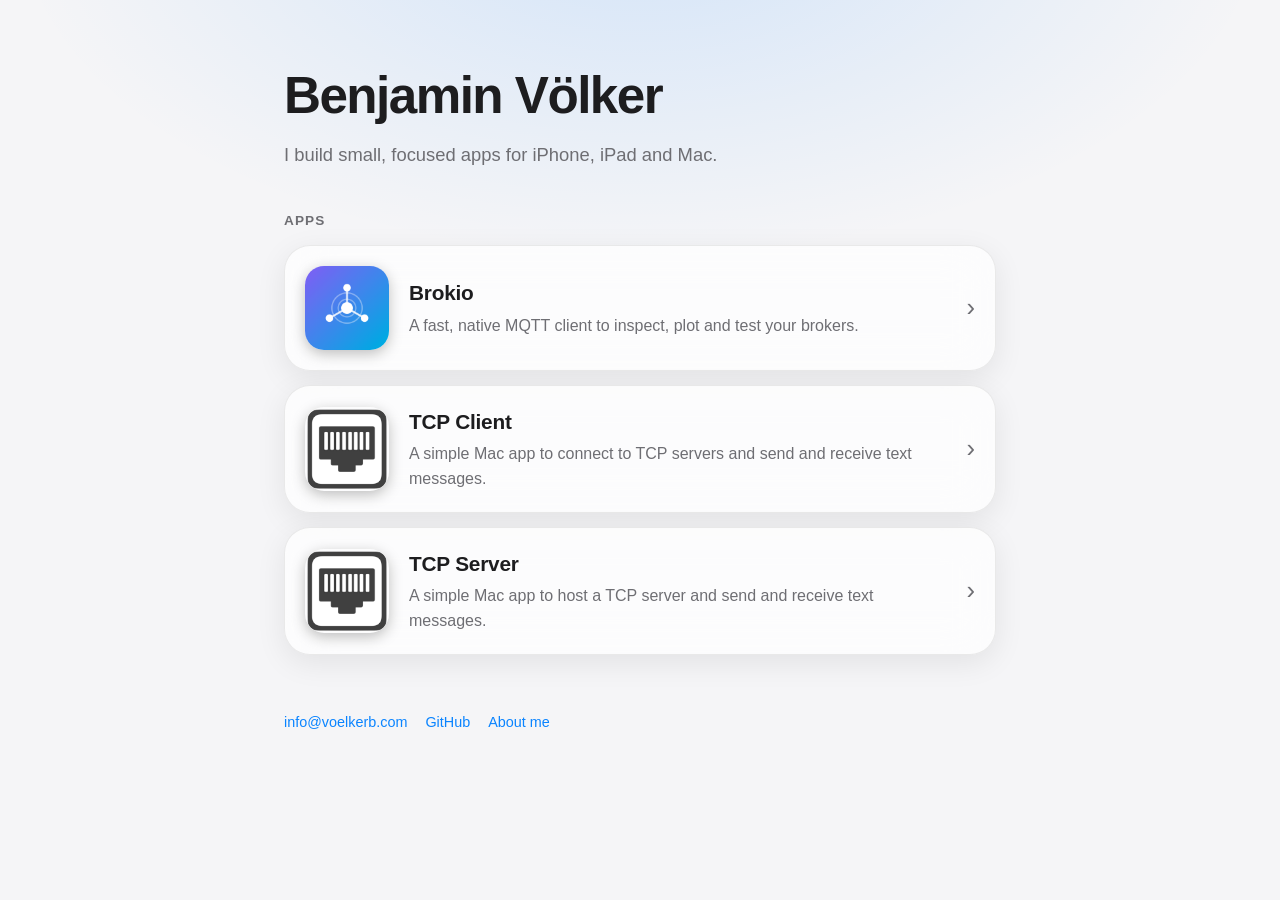
==== index.html @ f14888b7 "Rename Publiq to Brokio, redirect old paths" ====
<!DOCTYPE html>
<html lang="en">
<head>
  <meta charset="utf-8">
  <meta name="viewport" content="width=device-width, initial-scale=1">
  <title>Benjamin Völker – Apps</title>
  <meta name="description" content="Apps by Benjamin Völker.">
  <link rel="icon" href="favicon.png">
  <link rel="stylesheet" href="style.css">
</head>
<body>
  <div class="wrap">
    <header class="site">
      <h1>Benjamin Völker</h1>
      <p>I build small, focused apps for iPhone, iPad and Mac.</p>
    </header>

    <h2>Apps</h2>
    <a class="card" href="brokio/">
      <img src="brokio/icon.png" alt="Brokio app icon">
      <div>
        <h3>Brokio</h3>
        <p>A fast, native MQTT client to inspect, plot and test your brokers.</p>
      </div>
      <span class="chev">›</span>
    </a>
    <a class="card" href="tcpclient/">
      <img src="tcpclient/icon.png" alt="TCP Client app icon">
      <div>
        <h3>TCP Client</h3>
        <p>A simple Mac app to connect to TCP servers and send and receive text messages.</p>
      </div>
      <span class="chev">›</span>
    </a>
    <a class="card" href="tcpserver/">
      <img src="tcpserver/icon.png" alt="TCP Server app icon">
      <div>
        <h3>TCP Server</h3>
        <p>A simple Mac app to host a TCP server and send and receive text messages.</p>
      </div>
      <span class="chev">›</span>
    </a>

    <footer>
      <a href="mailto:info@voelkerb.com">info@voelkerb.com</a>
      <a href="https://github.com/voelkerb">GitHub</a>
      <a href="https://voelkerb.github.io/">About me</a>
    </footer>
  </div>
</body>
</html>
---- style.css ----
:root {
  color-scheme: light dark;
  --bg: #f5f5f7;
  --bg-glow: rgba(0, 122, 255, 0.14);
  --card: rgba(255, 255, 255, 0.72);
  --border: rgba(0, 0, 0, 0.08);
  --text: #1d1d1f;
  --muted: #6e6e73;
  --accent: #0a84ff;
  --shadow: 0 8px 30px rgba(0, 0, 0, 0.08);
}

@media (prefers-color-scheme: dark) {
  :root {
    --bg: #000;
    --bg-glow: rgba(10, 132, 255, 0.22);
    --card: rgba(255, 255, 255, 0.06);
    --border: rgba(255, 255, 255, 0.1);
    --text: #f5f5f7;
    --muted: #98989d;
    --shadow: 0 8px 30px rgba(0, 0, 0, 0.5);
  }
}

* { box-sizing: border-box; }

body {
  margin: 0;
  min-height: 100vh;
  font-family: -apple-system, BlinkMacSystemFont, "SF Pro Text", "Segoe UI", Roboto, sans-serif;
  line-height: 1.55;
  color: var(--text);
  background:
    radial-gradient(900px 500px at 50% -10%, var(--bg-glow), transparent 70%),
    var(--bg);
  background-attachment: fixed;
  -webkit-font-smoothing: antialiased;
}

a { color: var(--accent); text-decoration: none; }
a:hover { text-decoration: underline; }

.wrap { max-width: 760px; margin: 0 auto; padding: 56px 24px 48px; }

header.site { margin-bottom: 40px; }
header.site h1 { font-size: clamp(2.2rem, 6vw, 3.2rem); letter-spacing: -0.03em; margin: 0 0 6px; }
header.site p { margin: 0; color: var(--muted); font-size: 1.15rem; }

h2 { font-size: 0.85rem; text-transform: uppercase; letter-spacing: 0.08em; color: var(--muted); margin: 40px 0 14px; }

.card {
  display: flex;
  align-items: center;
  gap: 20px;
  padding: 20px;
  background: var(--card);
  border: 1px solid var(--border);
  border-radius: 26px;
  box-shadow: var(--shadow);
  -webkit-backdrop-filter: blur(24px);
  backdrop-filter: blur(24px);
  color: inherit;
  transition: transform 0.2s ease;
}
a.card:hover { transform: translateY(-2px); text-decoration: none; }
.card img { width: 84px; height: 84px; border-radius: 19px; box-shadow: 0 4px 14px rgba(0, 0, 0, 0.25); flex: none; }
.card h3 { margin: 0 0 4px; font-size: 1.3rem; letter-spacing: -0.01em; }
.card p { margin: 0; color: var(--muted); }
.card .chev { margin-left: auto; color: var(--muted); font-size: 1.6rem; }

.hero { text-align: center; padding: 8px 0 12px; }
.hero img { width: 128px; height: 128px; border-radius: 29px; box-shadow: 0 10px 34px rgba(0, 0, 0, 0.3); }
.hero h1 { font-size: clamp(2.2rem, 6vw, 3rem); letter-spacing: -0.03em; margin: 18px 0 4px; }
.hero p { color: var(--muted); font-size: 1.15rem; margin: 0; }

.features { list-style: none; padding: 0; margin: 0; display: grid; gap: 12px; grid-template-columns: repeat(auto-fit, minmax(260px, 1fr)); }
.features li {
  padding: 16px 18px;
  background: var(--card);
  border: 1px solid var(--border);
  border-radius: 18px;
}
.features b { display: block; margin-bottom: 2px; }
.features span { color: var(--muted); font-size: 0.95rem; }

.prose { background: var(--card); border: 1px solid var(--border); border-radius: 22px; padding: 8px 26px 22px; }
.prose h2 { margin-top: 26px; }
.prose li { margin: 6px 0; }

footer { margin-top: 56px; color: var(--muted); font-size: 0.9rem; display: flex; gap: 18px; flex-wrap: wrap; }
.back { display: inline-block; margin-bottom: 20px; }


.stage {
  position: relative;
  padding: 44px 0 40px;
  border-radius: 28px;
  background:
    radial-gradient(520px 300px at 25% 20%, var(--bg-glow), transparent 70%),
    radial-gradient(420px 260px at 85% 90%, rgba(120, 90, 255, 0.16), transparent 70%),
    var(--card);
  border: 1px solid var(--border);
  box-shadow: var(--shadow);
  overflow: hidden;
  display: flex;
  justify-content: center;
}
.mac { width: 78%; margin-right: 8%; }
.mac-screen {
  background: #0b0b0d;
  border: 1px solid #3a3a3e;
  border-radius: 14px 14px 4px 4px;
  padding: 10px 10px 12px;
  box-shadow: 0 24px 50px rgba(0, 0, 0, 0.4);
}
.mac-screen img { display: block; width: 100%; height: auto; border-radius: 6px; }
.mac-base {
  height: 12px;
  margin: 0 -4%;
  border-radius: 0 0 14px 14px;
  background: linear-gradient(#d9d9de, #a9a9b0);
  box-shadow: 0 10px 20px rgba(0, 0, 0, 0.3);
}
@media (prefers-color-scheme: dark) { .mac-base { background: linear-gradient(#5a5a60, #2c2c30); } }

.iphone {
  position: absolute;
  right: 6%;
  bottom: 28px;
  width: 25%;
  min-width: 120px;
  aspect-ratio: 402 / 874;
  padding: 2.8%;
  border-radius: 14% / 6.5%;
  background: linear-gradient(145deg, #5b5b61, #1c1c1e 40%, #3a3a3e);
  box-shadow: 0 28px 60px rgba(0, 0, 0, 0.55), inset 0 0 0 1px rgba(255, 255, 255, 0.25);
}
.iphone-screen { position: relative; width: 100%; height: 100%; border-radius: 11.5% / 5.3%; overflow: hidden; background: #000; border: 2px solid #000; }
.iphone-screen img { display: block; width: 100%; height: 100%; object-fit: cover; }
.island { position: absolute; top: 1.6%; left: 50%; width: 30%; height: 3.2%; transform: translateX(-50%); background: #000; border-radius: 999px; }
.iphone .btn { position: absolute; width: 1.5%; background: #2a2a2e; border-radius: 2px; }
.iphone .b1 { left: -1.2%; top: 17%; height: 4%; }
.iphone .b2 { left: -1.2%; top: 24%; height: 7%; }
.iphone .b3 { left: -1.2%; top: 33%; height: 7%; }
.iphone .b4 { right: -1.2%; top: 27%; height: 11%; }

@media (max-width: 560px) {
  .stage { padding: 28px 0 28px; }
  .mac { width: 86%; margin-right: 14%; }
  .iphone { right: 3%; width: 30%; bottom: 18px; }
}

.stage.single { padding: 36px 0 32px; }
.stage.single .mac { width: min(86%, 520px); margin-right: 0; }
.card + .card { margin-top: 14px; }

.win-stage { display: flex; justify-content: center; padding: 28px 0; }
.win { display: block; width: min(100%, 640px); height: auto; filter: drop-shadow(0 18px 36px rgba(0,0,0,.28)) drop-shadow(0 2px 6px rgba(0,0,0,.2)); }
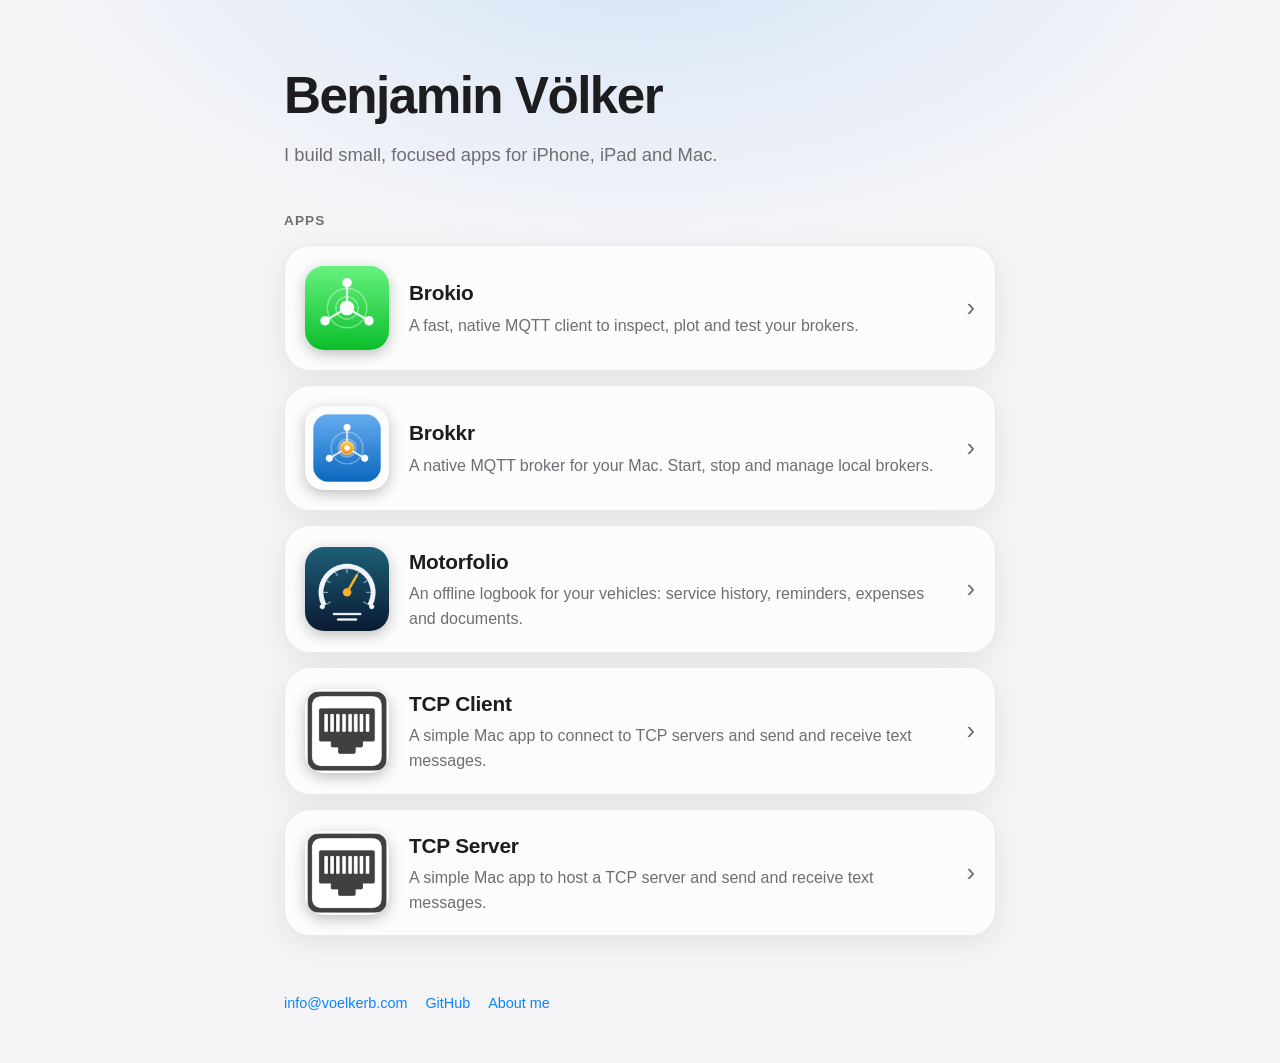
==== commit 635ccd97: "Add Brokkr and Motorfolio to app list Co-authored-by: Copilot <223556219+Copilot@users.noreply.githu" ====
--- a/index.html
+++ b/index.html
@@ -21,6 +21,22 @@
       <div>
         <h3>Brokio</h3>
         <p>A fast, native MQTT client to inspect, plot and test your brokers.</p>
+      </div>
+      <span class="chev">›</span>
+    </a>
+    <a class="card" href="brokkr/">
+      <img src="brokkr/icon.png" alt="Brokkr app icon">
+      <div>
+        <h3>Brokkr</h3>
+        <p>A native MQTT broker for your Mac. Start, stop and manage local brokers.</p>
+      </div>
+      <span class="chev">›</span>
+    </a>
+    <a class="card" href="motorfolio/">
+      <img src="motorfolio/icon.png" alt="Motorfolio app icon">
+      <div>
+        <h3>Motorfolio</h3>
+        <p>An offline logbook for your vehicles: service history, reminders, expenses and documents.</p>
       </div>
       <span class="chev">›</span>
     </a>
--- a/style.css
+++ b/style.css
@@ -105,53 +105,24 @@
   display: flex;
   justify-content: center;
 }
-.mac { width: 78%; margin-right: 8%; }
-.mac-screen {
-  background: #0b0b0d;
-  border: 1px solid #3a3a3e;
-  border-radius: 14px 14px 4px 4px;
-  padding: 10px 10px 12px;
-  box-shadow: 0 24px 50px rgba(0, 0, 0, 0.4);
+.dev-mac { display: block; width: 80%; height: auto; margin-right: 12%; }
+.dev-iphone {
+  position: absolute;
+  right: 4%;
+  bottom: 16px;
+  width: 24%;
+  height: auto;
+  filter: drop-shadow(0 18px 28px rgba(0, 0, 0, 0.35));
 }
-.mac-screen img { display: block; width: 100%; height: auto; border-radius: 6px; }
-.mac-base {
-  height: 12px;
-  margin: 0 -4%;
-  border-radius: 0 0 14px 14px;
-  background: linear-gradient(#d9d9de, #a9a9b0);
-  box-shadow: 0 10px 20px rgba(0, 0, 0, 0.3);
-}
-@media (prefers-color-scheme: dark) { .mac-base { background: linear-gradient(#5a5a60, #2c2c30); } }
-
-.iphone {
-  position: absolute;
-  right: 6%;
-  bottom: 28px;
-  width: 25%;
-  min-width: 120px;
-  aspect-ratio: 402 / 874;
-  padding: 2.8%;
-  border-radius: 14% / 6.5%;
-  background: linear-gradient(145deg, #5b5b61, #1c1c1e 40%, #3a3a3e);
-  box-shadow: 0 28px 60px rgba(0, 0, 0, 0.55), inset 0 0 0 1px rgba(255, 255, 255, 0.25);
-}
-.iphone-screen { position: relative; width: 100%; height: 100%; border-radius: 11.5% / 5.3%; overflow: hidden; background: #000; border: 2px solid #000; }
-.iphone-screen img { display: block; width: 100%; height: 100%; object-fit: cover; }
-.island { position: absolute; top: 1.6%; left: 50%; width: 30%; height: 3.2%; transform: translateX(-50%); background: #000; border-radius: 999px; }
-.iphone .btn { position: absolute; width: 1.5%; background: #2a2a2e; border-radius: 2px; }
-.iphone .b1 { left: -1.2%; top: 17%; height: 4%; }
-.iphone .b2 { left: -1.2%; top: 24%; height: 7%; }
-.iphone .b3 { left: -1.2%; top: 33%; height: 7%; }
-.iphone .b4 { right: -1.2%; top: 27%; height: 11%; }
 
 @media (max-width: 560px) {
   .stage { padding: 28px 0 28px; }
-  .mac { width: 86%; margin-right: 14%; }
-  .iphone { right: 3%; width: 30%; bottom: 18px; }
+  .dev-mac { width: 88%; margin-right: 8%; }
+  .dev-iphone { right: 2%; width: 30%; bottom: 14px; }
 }
 
 .stage.single { padding: 36px 0 32px; }
-.stage.single .mac { width: min(86%, 520px); margin-right: 0; }
+.stage.single .dev-mac { width: min(86%, 520px); margin-right: 0; }
 .card + .card { margin-top: 14px; }
 
 .win-stage { display: flex; justify-content: center; padding: 28px 0; }
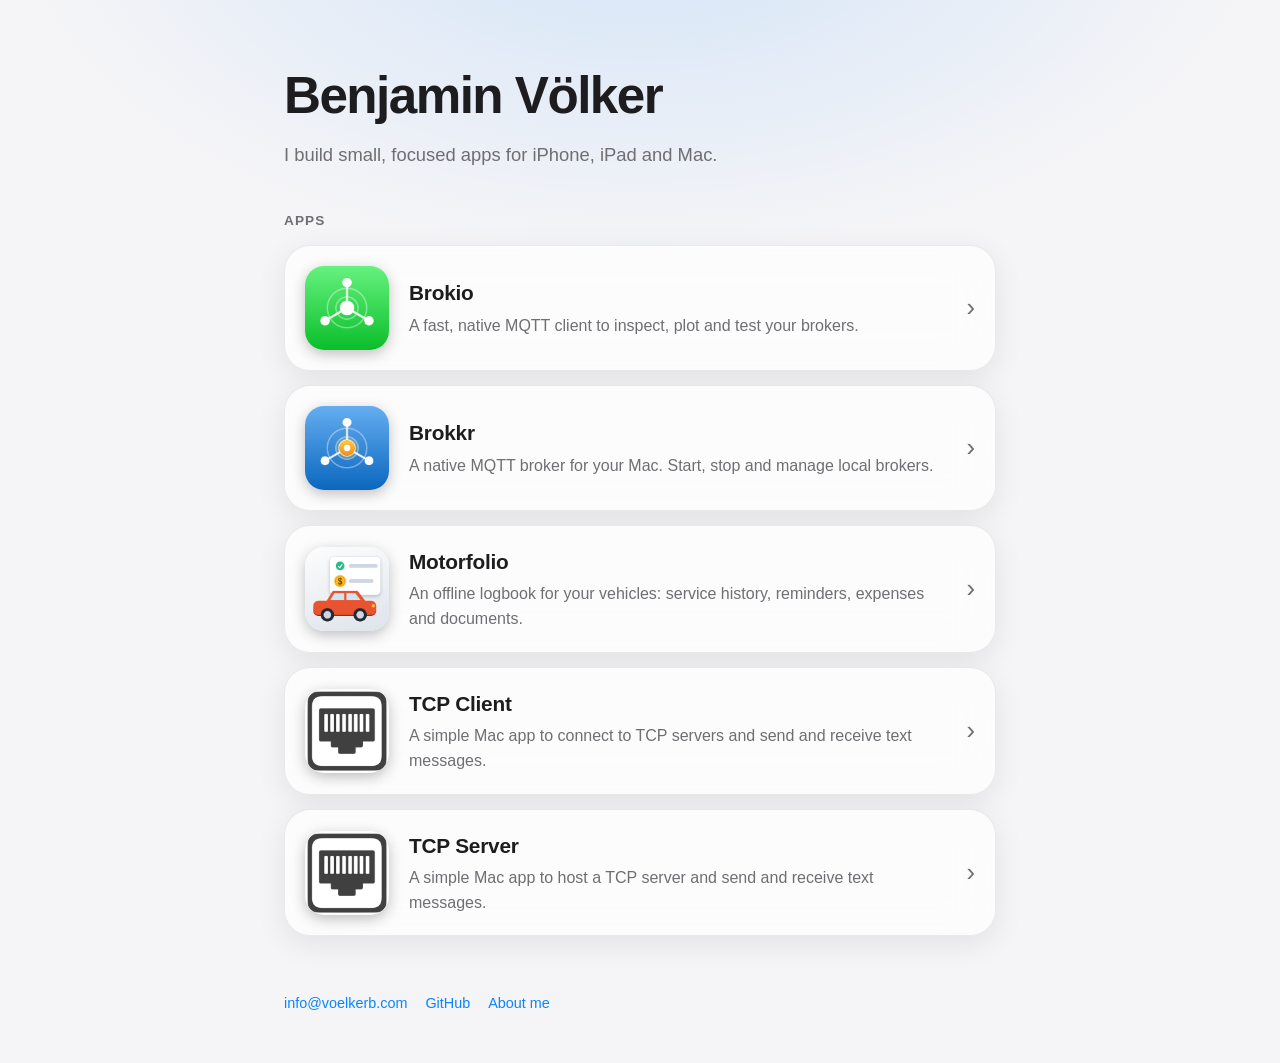
==== commit 287759e7: "Update Motorfolio icon" ====
--- a/index.html
+++ b/index.html
@@ -33,7 +33,7 @@
       <span class="chev">›</span>
     </a>
     <a class="card" href="motorfolio/">
-      <img src="motorfolio/icon.png" alt="Motorfolio app icon">
+      <img src="motorfolio/icon.png?v=20261116" alt="Motorfolio app icon">
       <div>
         <h3>Motorfolio</h3>
         <p>An offline logbook for your vehicles: service history, reminders, expenses and documents.</p>
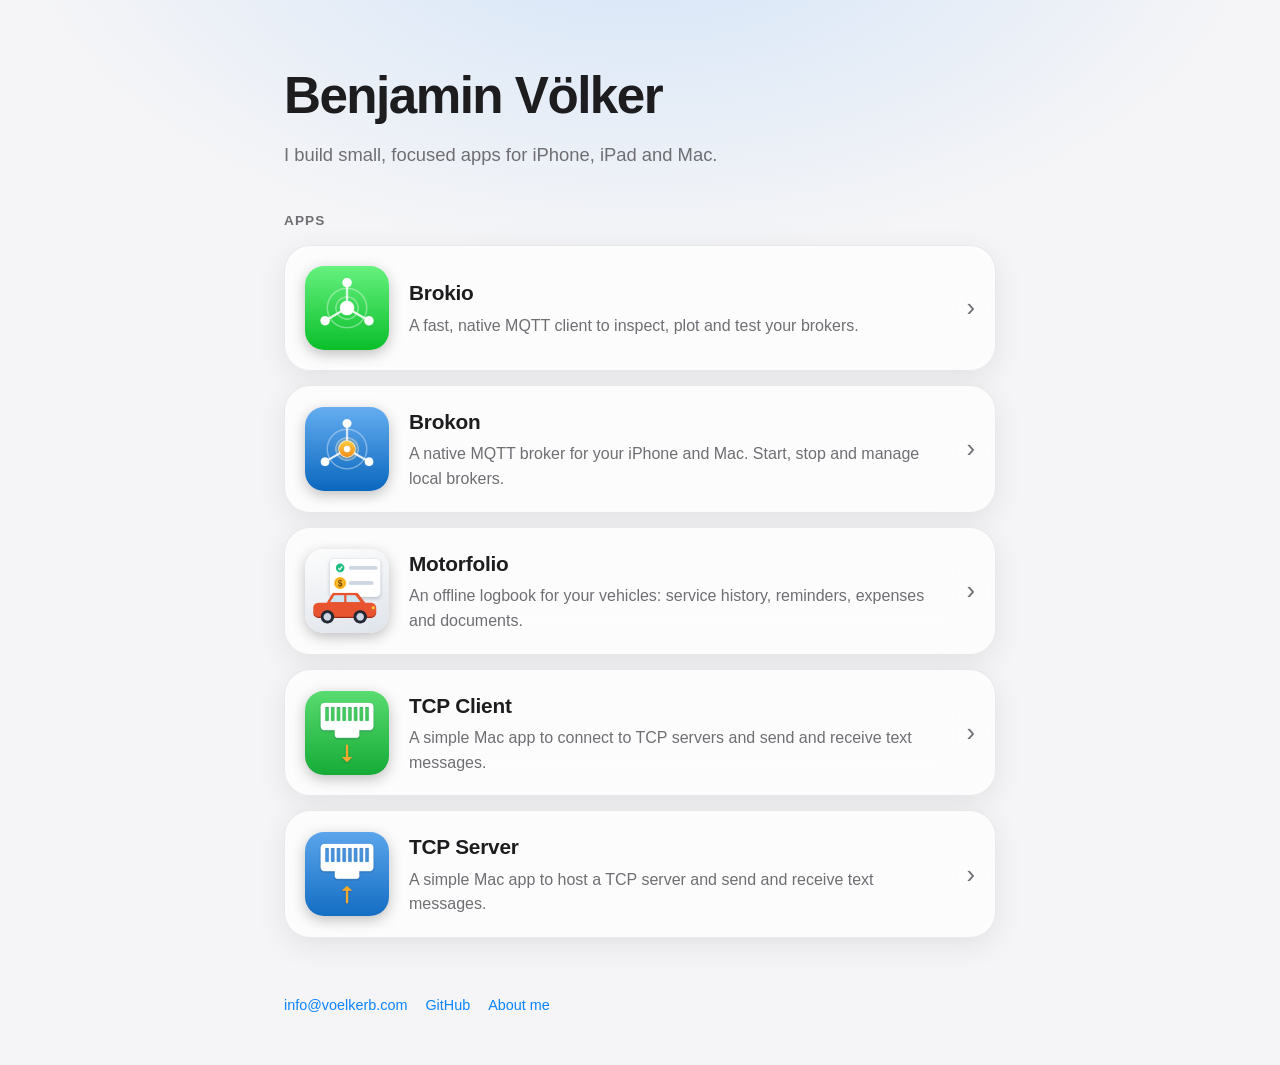
==== commit 51029d8e: "Rename Brokkr to Brokon, add privacy page" ====
--- a/index.html
+++ b/index.html
@@ -24,11 +24,11 @@
       </div>
       <span class="chev">›</span>
     </a>
-    <a class="card" href="brokkr/">
-      <img src="brokkr/icon.png" alt="Brokkr app icon">
+    <a class="card" href="brokon/">
+      <img src="brokon/icon.png" alt="Brokon app icon">
       <div>
-        <h3>Brokkr</h3>
-        <p>A native MQTT broker for your Mac. Start, stop and manage local brokers.</p>
+        <h3>Brokon</h3>
+        <p>A native MQTT broker for your iPhone and Mac. Start, stop and manage local brokers.</p>
       </div>
       <span class="chev">›</span>
     </a>
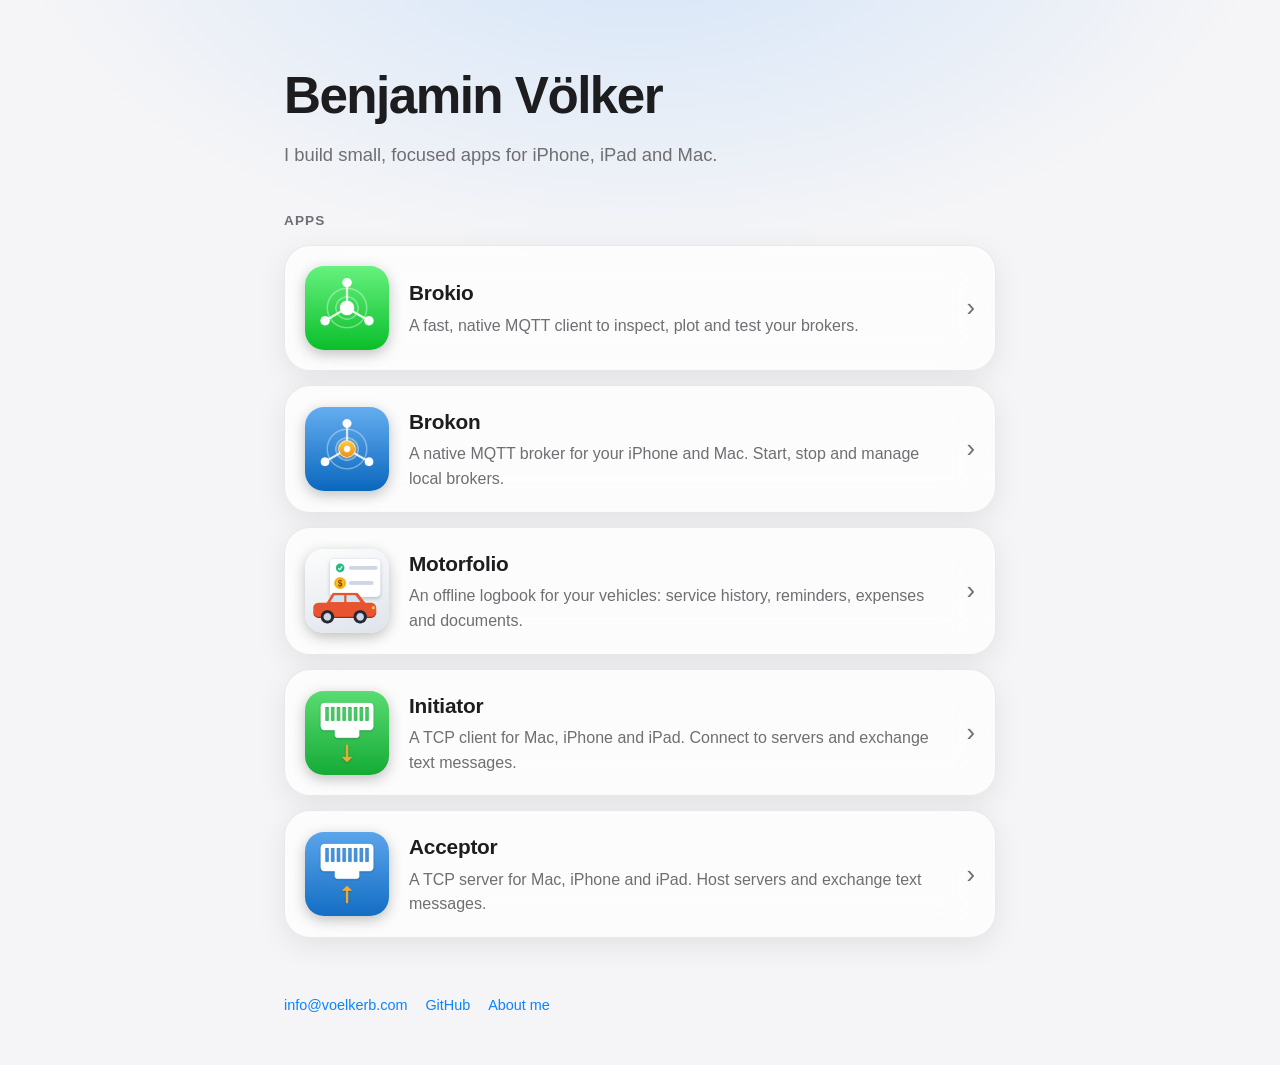
==== commit 75ac6a95: "Rename TCP Server/Client to Acceptor/Initiator, add Mac and iPhone screenshots" ====
--- a/index.html
+++ b/index.html
@@ -41,18 +41,18 @@
       <span class="chev">›</span>
     </a>
     <a class="card" href="tcpclient/">
-      <img src="tcpclient/icon.png" alt="TCP Client app icon">
+      <img src="tcpclient/icon.png" alt="Initiator app icon">
       <div>
-        <h3>TCP Client</h3>
-        <p>A simple Mac app to connect to TCP servers and send and receive text messages.</p>
+        <h3>Initiator</h3>
+        <p>A TCP client for Mac, iPhone and iPad. Connect to servers and exchange text messages.</p>
       </div>
       <span class="chev">›</span>
     </a>
     <a class="card" href="tcpserver/">
-      <img src="tcpserver/icon.png" alt="TCP Server app icon">
+      <img src="tcpserver/icon.png" alt="Acceptor app icon">
       <div>
-        <h3>TCP Server</h3>
-        <p>A simple Mac app to host a TCP server and send and receive text messages.</p>
+        <h3>Acceptor</h3>
+        <p>A TCP server for Mac, iPhone and iPad. Host servers and exchange text messages.</p>
       </div>
       <span class="chev">›</span>
     </a>
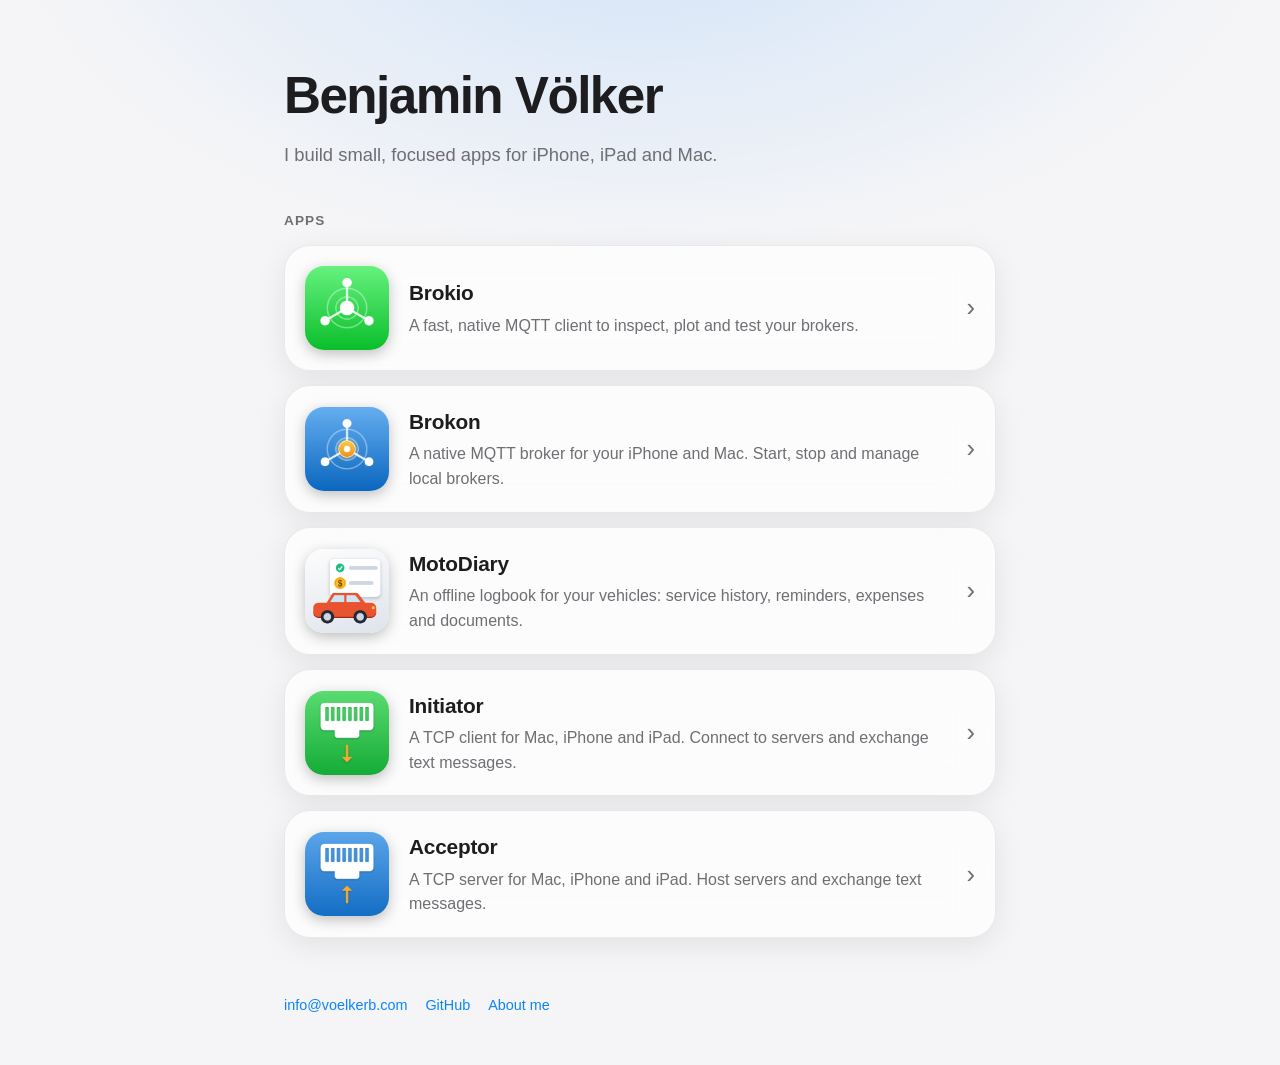
==== commit c1a9aab0: "Update MotoDiary" ====
--- a/index.html
+++ b/index.html
@@ -33,9 +33,9 @@
       <span class="chev">›</span>
     </a>
     <a class="card" href="motorfolio/">
-      <img src="motorfolio/icon.png?v=20261116" alt="Motorfolio app icon">
+      <img src="motorfolio/icon.png?v=20261116" alt="MotoDiary app icon">
       <div>
-        <h3>Motorfolio</h3>
+        <h3>MotoDiary</h3>
         <p>An offline logbook for your vehicles: service history, reminders, expenses and documents.</p>
       </div>
       <span class="chev">›</span>
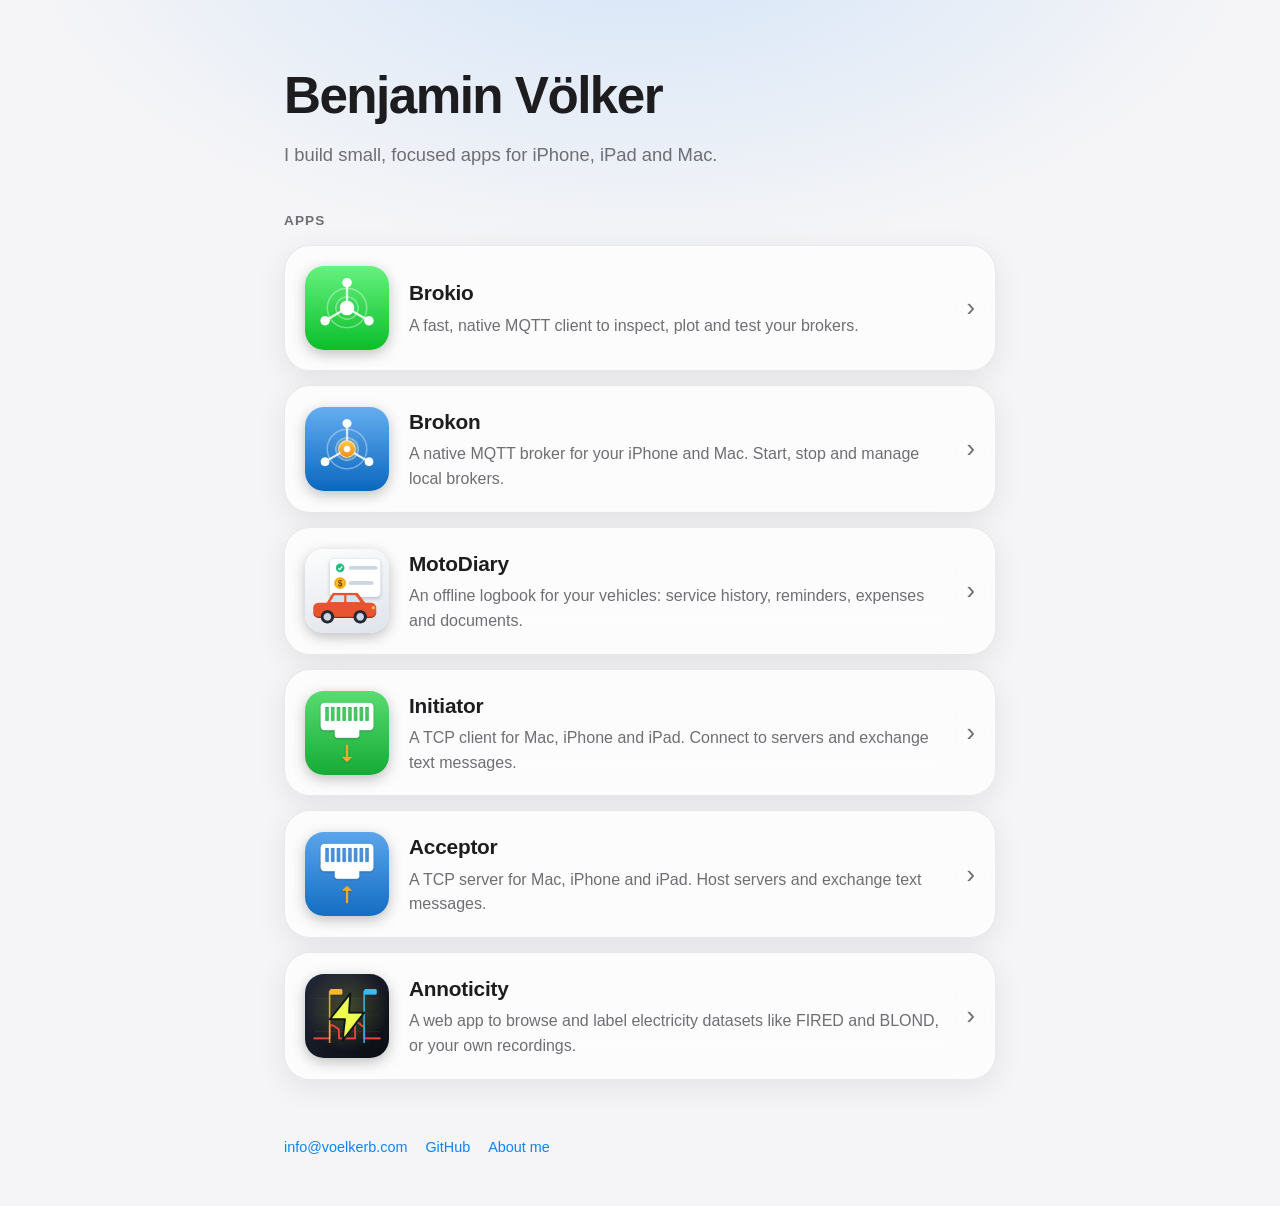
==== commit edf2dc3a: "Add Annoticity page" ====
--- a/index.html
+++ b/index.html
@@ -56,6 +56,14 @@
       </div>
       <span class="chev">›</span>
     </a>
+    <a class="card" href="annoticity/">
+      <img src="annoticity/icon.png" alt="Annoticity app icon">
+      <div>
+        <h3>Annoticity</h3>
+        <p>A web app to browse and label electricity datasets like FIRED and BLOND, or your own recordings.</p>
+      </div>
+      <span class="chev">›</span>
+    </a>
 
     <footer>
       <a href="mailto:info@voelkerb.com">info@voelkerb.com</a>
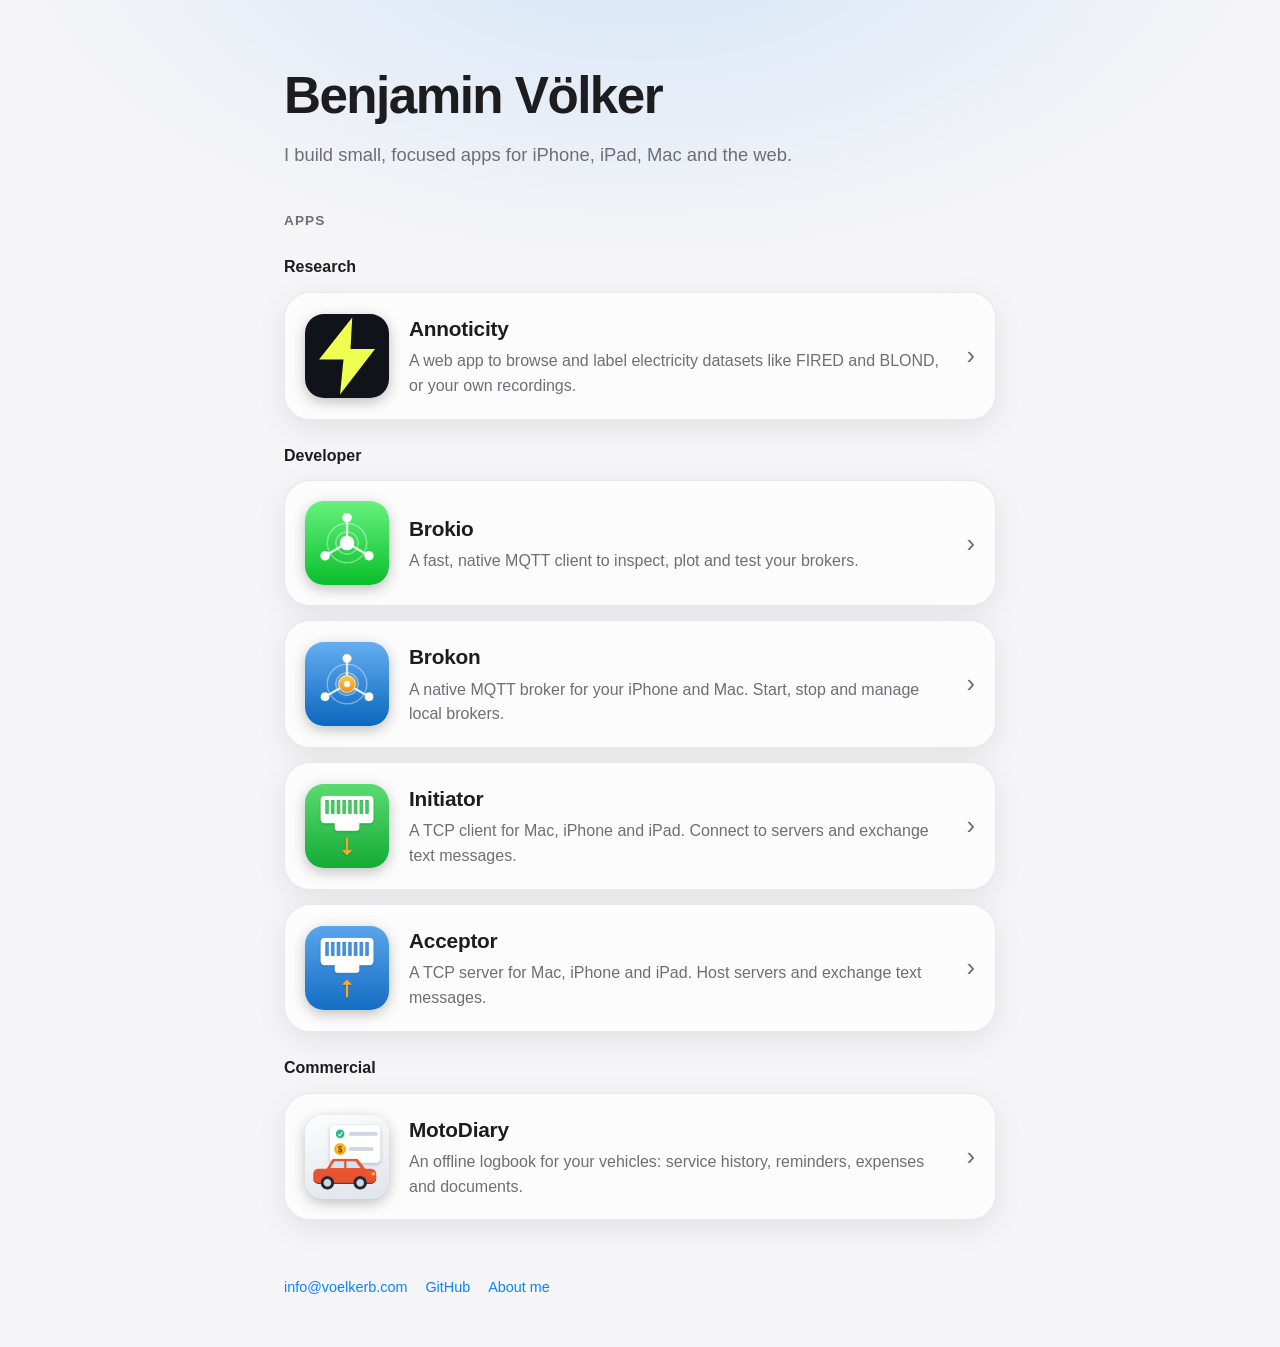
==== commit 76df5349: "Update Annoticity and app sections" ====
--- a/index.html
+++ b/index.html
@@ -12,14 +12,27 @@
   <div class="wrap">
     <header class="site">
       <h1>Benjamin Völker</h1>
-      <p>I build small, focused apps for iPhone, iPad and Mac.</p>
+      <p>I build small, focused apps for iPhone, iPad, Mac and the web.</p>
     </header>
 
     <h2>Apps</h2>
+    <section aria-labelledby="apps-research">
+    <h3 class="app-category" id="apps-research">Research</h3>
+    <a class="card" href="annoticity/">
+      <img src="annoticity/icon.svg" alt="Annoticity app icon">
+      <div>
+        <h4>Annoticity</h4>
+        <p>A web app to browse and label electricity datasets like FIRED and BLOND, or your own recordings.</p>
+      </div>
+      <span class="chev">›</span>
+    </a>
+    </section>
+    <section aria-labelledby="apps-developer">
+    <h3 class="app-category" id="apps-developer">Developer</h3>
     <a class="card" href="brokio/">
       <img src="brokio/icon.png" alt="Brokio app icon">
       <div>
-        <h3>Brokio</h3>
+        <h4>Brokio</h4>
         <p>A fast, native MQTT client to inspect, plot and test your brokers.</p>
       </div>
       <span class="chev">›</span>
@@ -27,23 +40,15 @@
     <a class="card" href="brokon/">
       <img src="brokon/icon.png" alt="Brokon app icon">
       <div>
-        <h3>Brokon</h3>
+        <h4>Brokon</h4>
         <p>A native MQTT broker for your iPhone and Mac. Start, stop and manage local brokers.</p>
-      </div>
-      <span class="chev">›</span>
-    </a>
-    <a class="card" href="motorfolio/">
-      <img src="motorfolio/icon.png?v=20261116" alt="MotoDiary app icon">
-      <div>
-        <h3>MotoDiary</h3>
-        <p>An offline logbook for your vehicles: service history, reminders, expenses and documents.</p>
       </div>
       <span class="chev">›</span>
     </a>
     <a class="card" href="tcpclient/">
       <img src="tcpclient/icon.png" alt="Initiator app icon">
       <div>
-        <h3>Initiator</h3>
+        <h4>Initiator</h4>
         <p>A TCP client for Mac, iPhone and iPad. Connect to servers and exchange text messages.</p>
       </div>
       <span class="chev">›</span>
@@ -51,19 +56,23 @@
     <a class="card" href="tcpserver/">
       <img src="tcpserver/icon.png" alt="Acceptor app icon">
       <div>
-        <h3>Acceptor</h3>
+        <h4>Acceptor</h4>
         <p>A TCP server for Mac, iPhone and iPad. Host servers and exchange text messages.</p>
       </div>
       <span class="chev">›</span>
     </a>
-    <a class="card" href="annoticity/">
-      <img src="annoticity/icon.png" alt="Annoticity app icon">
+    </section>
+    <section aria-labelledby="apps-commercial">
+    <h3 class="app-category" id="apps-commercial">Commercial</h3>
+    <a class="card" href="motorfolio/">
+      <img src="motorfolio/icon.png?v=20261116" alt="MotoDiary app icon">
       <div>
-        <h3>Annoticity</h3>
-        <p>A web app to browse and label electricity datasets like FIRED and BLOND, or your own recordings.</p>
+        <h4>MotoDiary</h4>
+        <p>An offline logbook for your vehicles: service history, reminders, expenses and documents.</p>
       </div>
       <span class="chev">›</span>
     </a>
+    </section>
 
     <footer>
       <a href="mailto:info@voelkerb.com">info@voelkerb.com</a>
--- a/style.css
+++ b/style.css
@@ -47,6 +47,7 @@
 header.site p { margin: 0; color: var(--muted); font-size: 1.15rem; }
 
 h2 { font-size: 0.85rem; text-transform: uppercase; letter-spacing: 0.08em; color: var(--muted); margin: 40px 0 14px; }
+.app-category { font-size: 1rem; color: var(--text); margin: 24px 0 12px; }
 
 .card {
   display: flex;
@@ -64,7 +65,7 @@
 }
 a.card:hover { transform: translateY(-2px); text-decoration: none; }
 .card img { width: 84px; height: 84px; border-radius: 19px; box-shadow: 0 4px 14px rgba(0, 0, 0, 0.25); flex: none; }
-.card h3 { margin: 0 0 4px; font-size: 1.3rem; letter-spacing: -0.01em; }
+.card h4 { margin: 0 0 4px; font-size: 1.3rem; letter-spacing: -0.01em; }
 .card p { margin: 0; color: var(--muted); }
 .card .chev { margin-left: auto; color: var(--muted); font-size: 1.6rem; }
 
